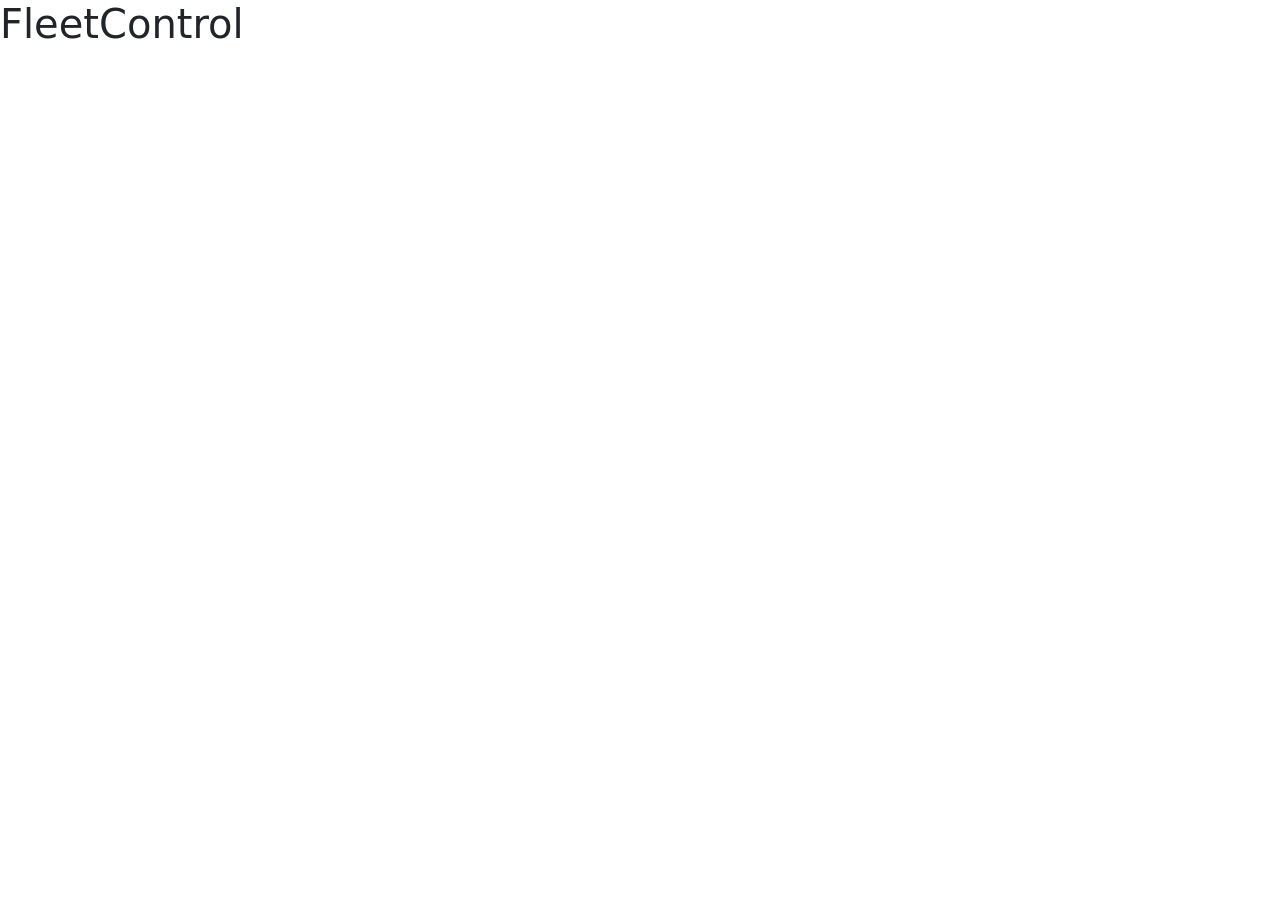
==== index.html @ 6c70a5a3 "First commit" ====
<!DOCTYPE html>
<html lang="es">

<head>
    <meta charset="UTF-8">
    <meta name="viewport" content="width=device-width, initial-scale=1.0">

    <title>FleetControl</title>

    <link href="https://cdn.jsdelivr.net/npm/bootstrap@5.3.3/dist/css/bootstrap.min.css" rel="stylesheet">

    <link rel="stylesheet" href="css/styles.css">
</head>

<body>

    <h1>FleetControl</h1>

    <script src="js/script.js"></script>

</body>

</html>
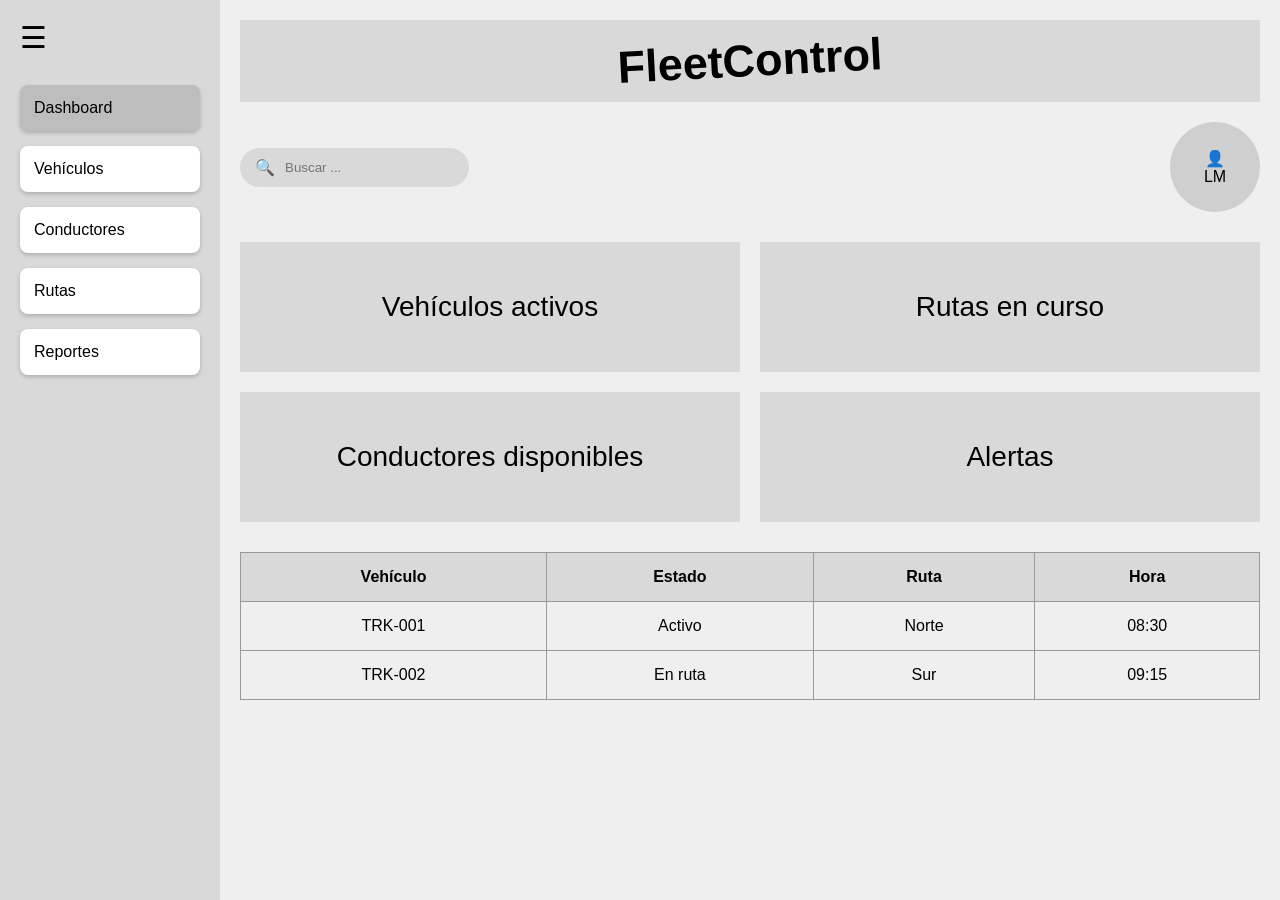
==== commit 6384e3ba: "Second commit, desarrollo inicial FleetControl" ====
--- a/index.html
+++ b/index.html
@@ -1,23 +1,133 @@
 <!DOCTYPE html>
 <html lang="es">
-
 <head>
     <meta charset="UTF-8">
     <meta name="viewport" content="width=device-width, initial-scale=1.0">
-
-    <title>FleetControl</title>
-
-    <link href="https://cdn.jsdelivr.net/npm/bootstrap@5.3.3/dist/css/bootstrap.min.css" rel="stylesheet">
+    <title>FleetControl - Dashboard</title>
 
     <link rel="stylesheet" href="css/styles.css">
 </head>
 
 <body>
 
-    <h1>FleetControl</h1>
+<div class="container">
 
-    <script src="js/script.js"></script>
+    <!-- SIDEBAR -->
+    <aside class="sidebar">
+
+        <div class="menu-icon">☰</div>
+
+        <ul class="menu">
+
+            <li class="active">
+                <a href="index.html">Dashboard</a>
+            </li>
+
+            <li>
+                <a href="vehiculos.html">Vehículos</a>
+            </li>
+
+            <li>
+                <a href="conductores.html">Conductores</a>
+            </li>
+
+            <li>
+                <a href="rutas.html">Rutas</a>
+            </li>
+
+            <li>
+                <a href="reportes.html">Reportes</a>
+            </li>
+
+        </ul>
+
+    </aside>
+
+    <!-- MAIN -->
+    <main class="main-content">
+
+        <!-- LOGO -->
+        <header class="header">
+            <h1>FleetControl</h1>
+        </header>
+
+        <!-- SEARCH + PROFILE -->
+        <section class="top-bar">
+
+            <div class="search-bar">
+                <span>🔍</span>
+                <input type="text" placeholder="Buscar ...">
+            </div>
+
+            <div class="profile">
+                <div>👤</div>
+                <span>LM</span>
+            </div>
+
+        </section>
+
+        <!-- CARDS -->
+        <section class="cards">
+
+            <div class="card">
+                Vehículos activos
+            </div>
+
+            <div class="card">
+                Rutas en curso
+            </div>
+
+            <div class="card">
+                Conductores disponibles
+            </div>
+
+            <div class="card">
+                Alertas
+            </div>
+
+        </section>
+
+        <!-- TABLE -->
+        <section class="table-section">
+
+            <table>
+
+                <thead>
+                    <tr>
+                        <th>Vehículo</th>
+                        <th>Estado</th>
+                        <th>Ruta</th>
+                        <th>Hora</th>
+                    </tr>
+                </thead>
+
+                <tbody>
+
+                    <tr>
+                        <td>TRK-001</td>
+                        <td>Activo</td>
+                        <td>Norte</td>
+                        <td>08:30</td>
+                    </tr>
+
+                    <tr>
+                        <td>TRK-002</td>
+                        <td>En ruta</td>
+                        <td>Sur</td>
+                        <td>09:15</td>
+                    </tr>
+
+                </tbody>
+
+            </table>
+
+        </section>
+
+    </main>
+
+</div>
+
+<script src="js/script.js"></script>
 
 </body>
-
 </html>
--- a/css/styles.css
+++ b/css/styles.css
@@ -0,0 +1,362 @@
+*{
+    margin:0;
+    padding:0;
+    box-sizing:border-box;
+    font-family:Arial;
+}
+
+body{
+    background:#efefef;
+}
+
+.container{
+    display:flex;
+    min-height:100vh;
+}
+
+/* SIDEBAR */
+
+.sidebar{
+    width:220px;
+    background:#d9d9d9;
+    padding:20px;
+}
+
+.menu-icon{
+    font-size:30px;
+    margin-bottom:30px;
+}
+
+.menu{
+    list-style:none;
+}
+
+.menu li{
+    margin-bottom:15px;
+}
+
+.menu li a{
+    display:block;
+    text-decoration:none;
+    background:white;
+    color:black;
+    padding:14px;
+    border-radius:8px;
+    box-shadow:0 2px 4px rgba(0,0,0,.2);
+}
+
+.active a{
+    background:#bdbdbd !important;
+}
+
+/* MAIN */
+
+.main-content{
+    flex:1;
+    padding:20px;
+}
+
+/* HEADER */
+
+.header{
+    background:#d9d9d9;
+    padding:15px;
+    text-align:center;
+    margin-bottom:20px;
+}
+
+.header h1{
+    font-size:45px;
+    transform:rotate(-3deg);
+}
+
+/* TOP BAR */
+
+.top-bar{
+    display:flex;
+    justify-content:space-between;
+    align-items:center;
+    margin-bottom:30px;
+}
+
+.top-right{
+    display:flex;
+    align-items:center;
+    gap:20px;
+}
+
+.section-title{
+    background:#d9d9d9;
+    padding:10px 40px;
+    font-size:40px;
+}
+
+/* SEARCH */
+
+.search-bar{
+    background:#d9d9d9;
+    padding:10px 15px;
+    border-radius:30px;
+    display:flex;
+    align-items:center;
+}
+
+.search-bar input{
+    border:none;
+    outline:none;
+    background:transparent;
+    margin-left:10px;
+}
+
+/* PROFILE */
+
+.profile{
+    width:90px;
+    height:90px;
+    background:#cfcfcf;
+    border-radius:50%;
+    display:flex;
+    flex-direction:column;
+    justify-content:center;
+    align-items:center;
+}
+
+/* DASHBOARD */
+
+.cards{
+    display:grid;
+    grid-template-columns:1fr 1fr;
+    gap:20px;
+    margin-bottom:30px;
+}
+
+.card{
+    background:#d9d9d9;
+    height:130px;
+    display:flex;
+    justify-content:center;
+    align-items:center;
+    font-size:28px;
+}
+
+/* TABLE */
+
+table{
+    width:100%;
+    border-collapse:collapse;
+}
+
+th, td{
+    border:1px solid #999;
+    padding:15px;
+    text-align:center;
+}
+
+thead{
+    background:#d9d9d9;
+}
+
+/* VEHICULOS */
+
+.vehiculos-content{
+    display:flex;
+    gap:30px;
+}
+
+.buttons{
+    display:flex;
+    flex-direction:column;
+    gap:15px;
+}
+
+.buttons button{
+    padding:15px;
+    border:none;
+    background:#d9d9d9;
+    border-radius:8px;
+    cursor:pointer;
+}
+
+/* CONDUCTORES */
+
+.conductores-grid{
+    display:grid;
+    grid-template-columns:1fr 1fr;
+    gap:10px;
+    max-width:600px;
+}
+
+.driver-card,
+.empty-card{
+    background:#d9d9d9;
+    height:120px;
+    padding:15px;
+}
+
+.driver-card{
+    display:flex;
+    align-items:center;
+    gap:15px;
+}
+
+.driver-icon{
+    font-size:40px;
+}
+
+/* RUTAS */
+
+.rutas-content{
+    display:flex;
+    gap:30px;
+}
+
+.map-box{
+    width:500px;
+    height:300px;
+    background:#d9d9d9;
+}
+
+.route-info{
+    line-height:2;
+}
+/* =========================
+   VEHICULOS REAL DESIGN
+========================= */
+
+.vehiculos-page{
+    padding:20px;
+    background:#efefef;
+    min-height:100vh;
+}
+
+/* HEADER */
+
+.vehiculos-header{
+    display:flex;
+    align-items:center;
+    gap:30px;
+    margin-bottom:20px;
+}
+
+.menu-btn{
+    font-size:28px;
+    background:#d9d9d9;
+    padding:10px 15px;
+}
+
+.logo-box{
+    flex:1;
+    background:#d9d9d9;
+    text-align:center;
+    padding:10px;
+}
+
+.logo-box h1{
+    font-size:45px;
+    transform:rotate(-3deg);
+}
+
+/* TOP */
+
+.vehiculos-top{
+    display:flex;
+    justify-content:space-between;
+    align-items:center;
+    margin-bottom:40px;
+}
+
+.title-box{
+    background:#d9d9d9;
+    width:300px;
+    padding:10px 30px;
+}
+
+.title-box h2{
+    font-size:48px;
+}
+
+.top-right{
+    display:flex;
+    align-items:center;
+    gap:20px;
+}
+
+/* SEARCH */
+
+.search-small{
+    background:#d9d9d9;
+    display:flex;
+    align-items:center;
+    padding:10px 15px;
+    border-radius:30px;
+}
+
+.search-small input{
+    border:none;
+    outline:none;
+    background:transparent;
+    margin-left:10px;
+}
+
+/* PROFILE */
+
+.profile-circle{
+    width:90px;
+    height:90px;
+    background:#d9d9d9;
+    border-radius:50%;
+    display:flex;
+    flex-direction:column;
+    justify-content:center;
+    align-items:center;
+}
+
+/* CONTENT */
+
+.vehiculos-content-real{
+    display:flex;
+    gap:30px;
+    align-items:flex-start;
+}
+
+/* TABLE */
+
+.table-container{
+    width:70%;
+}
+
+.table-container table{
+    width:100%;
+    border-collapse:collapse;
+    background:white;
+}
+
+.table-container th,
+.table-container td{
+    border:1px solid #999;
+    padding:18px;
+    text-align:center;
+    height:60px;
+}
+
+.table-container thead{
+    background:#efefef;
+}
+
+/* BUTTONS */
+
+.vehiculos-buttons{
+    display:flex;
+    flex-direction:column;
+    gap:15px;
+    width:220px;
+}
+
+.vehiculos-buttons button{
+    background:#d9d9d9;
+    border:none;
+    padding:15px;
+    font-size:22px;
+    border-radius:8px;
+    cursor:pointer;
+}
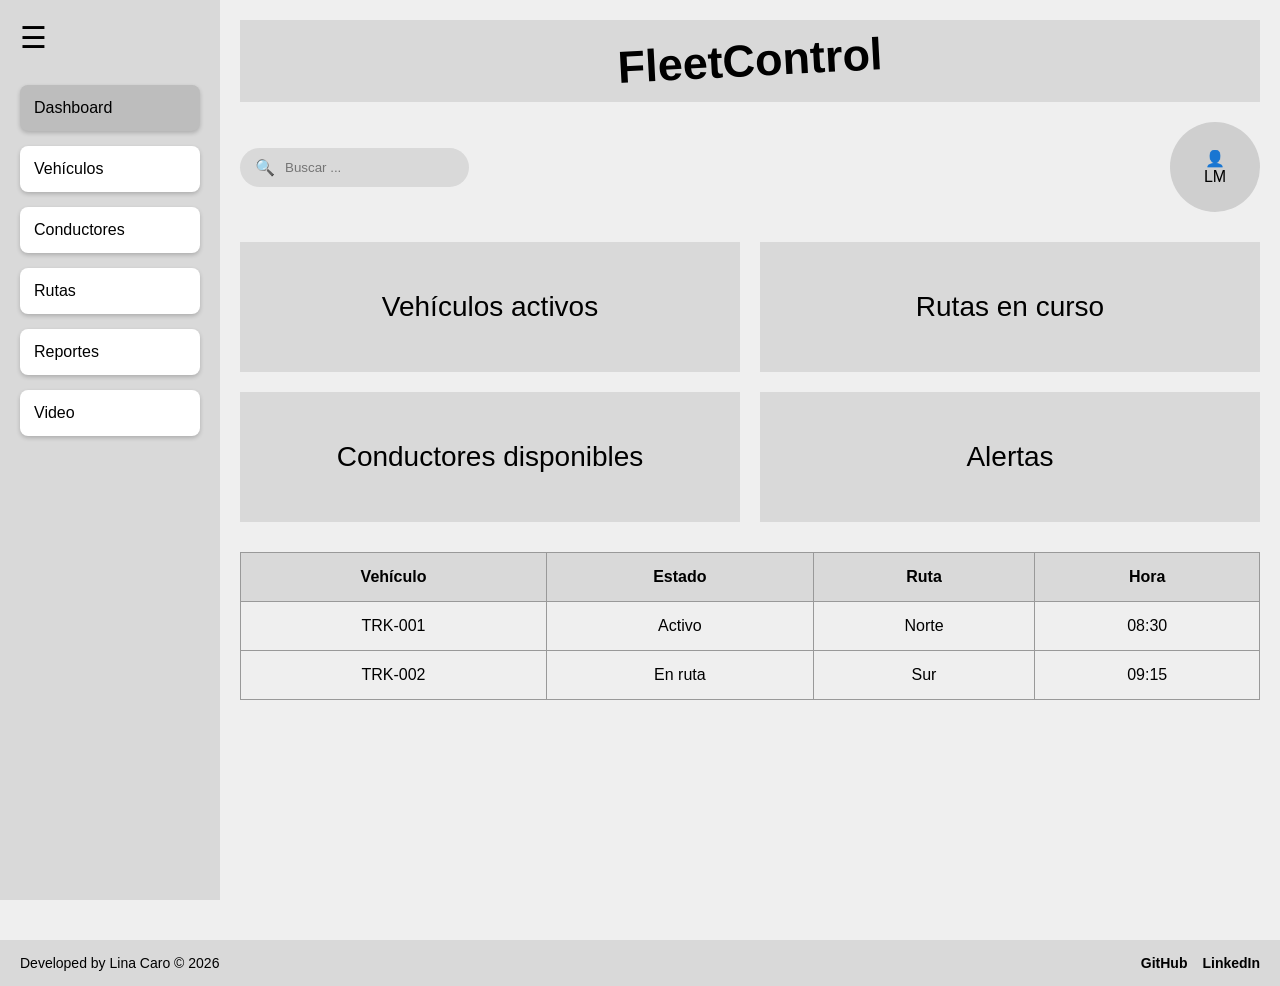
==== commit 40965bdf: "third commit, agregar sección video" ====
--- a/index.html
+++ b/index.html
@@ -38,6 +38,12 @@
             <li>
                 <a href="reportes.html">Reportes</a>
             </li>
+    
+            <li>
+                <a href="video.html">Video</a> 
+            </li>
+
+            
 
         </ul>
 
@@ -46,6 +52,7 @@
     <!-- MAIN -->
     <main class="main-content">
 
+        
         <!-- LOGO -->
         <header class="header">
             <h1>FleetControl</h1>
@@ -129,5 +136,26 @@
 
 <script src="js/script.js"></script>
 
+        <!-- FOOTER -->
+        <footer class="footer">
+
+            <p>
+                Developed by Lina Caro © 2026
+            </p>
+
+            <div class="footer-links">
+
+                <a href="https://github.com/l1n4c4r0" target="_blank">
+                    GitHub
+                </a>
+
+                <a href="https://www.linkedin.com/in/lina-m-caro/" target="_blank">
+                    LinkedIn
+                </a>
+
+            </div>
+
+        </footer>
+
 </body>
 </html>
--- a/css/styles.css
+++ b/css/styles.css
@@ -156,27 +156,6 @@
     background:#d9d9d9;
 }
 
-/* VEHICULOS */
-
-.vehiculos-content{
-    display:flex;
-    gap:30px;
-}
-
-.buttons{
-    display:flex;
-    flex-direction:column;
-    gap:15px;
-}
-
-.buttons button{
-    padding:15px;
-    border:none;
-    background:#d9d9d9;
-    border-radius:8px;
-    cursor:pointer;
-}
-
 /* CONDUCTORES */
 
 .conductores-grid{
@@ -220,7 +199,7 @@
     line-height:2;
 }
 /* =========================
-   VEHICULOS REAL DESIGN
+   VEHICULOS 
 ========================= */
 
 .vehiculos-page{
@@ -359,4 +338,103 @@
     font-size:22px;
     border-radius:8px;
     cursor:pointer;
-}+}
+/* =========================
+   FOOTER
+========================= */
+
+.footer{
+    margin-top:40px;
+    padding:15px 20px;
+    background:#d9d9d9;
+    display:flex;
+    justify-content:space-between;
+    align-items:center;
+    font-size:14px;
+}
+
+.footer-links{
+    display:flex;
+    gap:15px;
+}
+
+.footer-links a{
+    text-decoration:none;
+    color:black;
+    font-weight:bold;
+    transition:.3s;
+}
+
+.footer-links a:hover{
+    color:#555;
+}
+
+.video-section{
+    margin-top:20px;
+}
+
+.video-box{
+    width:100%;
+    max-width:900px;
+    height:500px;
+    background:#d9d9d9;
+    display:flex;
+    justify-content:center;
+    align-items:center;
+}
+
+.video-box iframe{
+    width:100%;
+    height:100%;
+}
+
+/* =========================
+   VIDEO
+========================= */
+.video-section{
+    margin-top:20px;
+}
+
+.video-box{
+    width:100%;
+    max-width:900px;
+    height:500px;
+    background:#d9d9d9;
+    display:flex;
+    justify-content:center;
+    align-items:center;
+}
+
+.video-box iframe{
+    width:100%;
+    height:100%;
+}
+/* =========================
+   FOOTER
+========================= */
+
+.footer{
+    margin-top:40px;
+    padding:15px 20px;
+    background:#d9d9d9;
+    display:flex;
+    justify-content:space-between;
+    align-items:center;
+    font-size:14px;
+}
+
+.footer-links{
+    display:flex;
+    gap:15px;
+}
+
+.footer-links a{
+    text-decoration:none;
+    color:black;
+    font-weight:bold;
+    transition:.3s;
+}
+
+.footer-links a:hover{
+    color:#555;
+}
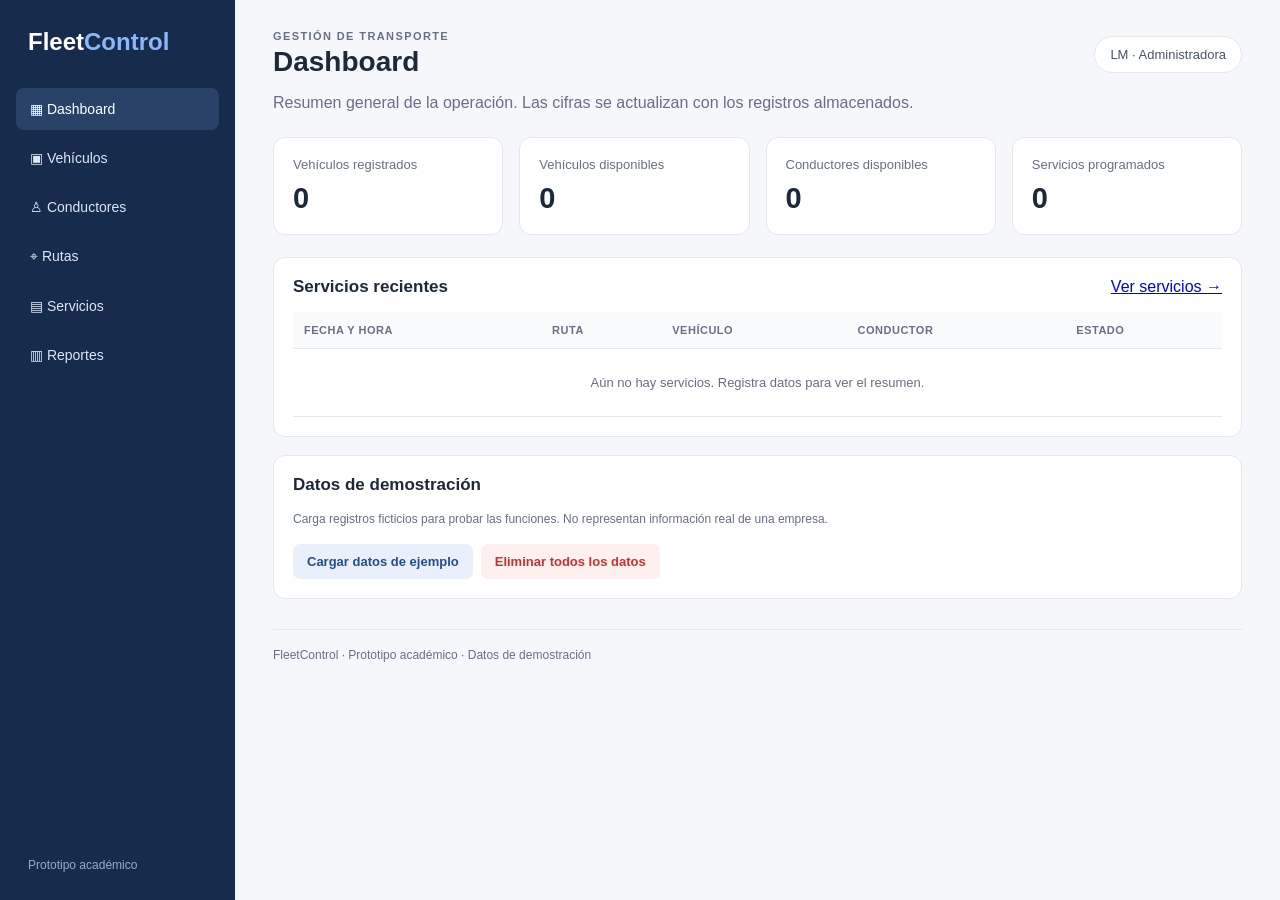
==== commit e74dbb79: "Implementacion funcional de FleetControl" ====
--- a/index.html
+++ b/index.html
@@ -1,161 +1 @@
-<!DOCTYPE html>
-<html lang="es">
-<head>
-    <meta charset="UTF-8">
-    <meta name="viewport" content="width=device-width, initial-scale=1.0">
-    <title>FleetControl - Dashboard</title>
-
-    <link rel="stylesheet" href="css/styles.css">
-</head>
-
-<body>
-
-<div class="container">
-
-    <!-- SIDEBAR -->
-    <aside class="sidebar">
-
-        <div class="menu-icon">☰</div>
-
-        <ul class="menu">
-
-            <li class="active">
-                <a href="index.html">Dashboard</a>
-            </li>
-
-            <li>
-                <a href="vehiculos.html">Vehículos</a>
-            </li>
-
-            <li>
-                <a href="conductores.html">Conductores</a>
-            </li>
-
-            <li>
-                <a href="rutas.html">Rutas</a>
-            </li>
-
-            <li>
-                <a href="reportes.html">Reportes</a>
-            </li>
-    
-            <li>
-                <a href="video.html">Video</a> 
-            </li>
-
-            
-
-        </ul>
-
-    </aside>
-
-    <!-- MAIN -->
-    <main class="main-content">
-
-        
-        <!-- LOGO -->
-        <header class="header">
-            <h1>FleetControl</h1>
-        </header>
-
-        <!-- SEARCH + PROFILE -->
-        <section class="top-bar">
-
-            <div class="search-bar">
-                <span>🔍</span>
-                <input type="text" placeholder="Buscar ...">
-            </div>
-
-            <div class="profile">
-                <div>👤</div>
-                <span>LM</span>
-            </div>
-
-        </section>
-
-        <!-- CARDS -->
-        <section class="cards">
-
-            <div class="card">
-                Vehículos activos
-            </div>
-
-            <div class="card">
-                Rutas en curso
-            </div>
-
-            <div class="card">
-                Conductores disponibles
-            </div>
-
-            <div class="card">
-                Alertas
-            </div>
-
-        </section>
-
-        <!-- TABLE -->
-        <section class="table-section">
-
-            <table>
-
-                <thead>
-                    <tr>
-                        <th>Vehículo</th>
-                        <th>Estado</th>
-                        <th>Ruta</th>
-                        <th>Hora</th>
-                    </tr>
-                </thead>
-
-                <tbody>
-
-                    <tr>
-                        <td>TRK-001</td>
-                        <td>Activo</td>
-                        <td>Norte</td>
-                        <td>08:30</td>
-                    </tr>
-
-                    <tr>
-                        <td>TRK-002</td>
-                        <td>En ruta</td>
-                        <td>Sur</td>
-                        <td>09:15</td>
-                    </tr>
-
-                </tbody>
-
-            </table>
-
-        </section>
-
-    </main>
-
-</div>
-
-<script src="js/script.js"></script>
-
-        <!-- FOOTER -->
-        <footer class="footer">
-
-            <p>
-                Developed by Lina Caro © 2026
-            </p>
-
-            <div class="footer-links">
-
-                <a href="https://github.com/l1n4c4r0" target="_blank">
-                    GitHub
-                </a>
-
-                <a href="https://www.linkedin.com/in/lina-m-caro/" target="_blank">
-                    LinkedIn
-                </a>
-
-            </div>
-
-        </footer>
-
-</body>
-</html>+<!DOCTYPE html><html lang="es"><head><meta charset="UTF-8"><meta name="viewport" content="width=device-width, initial-scale=1.0"><title>FleetControl | Dashboard</title><link rel="stylesheet" href="css/styles.css"></head><body><div class="layout"><aside class="sidebar"><a class="brand" href="index.html">Fleet<span>Control</span></a><nav><a class="active" href="index.html">▦ Dashboard</a><a href="vehiculos.html">▣ Vehículos</a><a href="conductores.html">♙ Conductores</a><a href="rutas.html">⌖ Rutas</a><a href="servicios.html">▤ Servicios</a><a href="reportes.html">▥ Reportes</a></nav><p class="side-note">Prototipo académico</p></aside><main class="main"><header class="top"><div><p class="eyebrow">GESTIÓN DE TRANSPORTE</p><h1>Dashboard</h1></div><span class="user-chip">LM · Administradora</span></header><section id="page-content"></section><footer>FleetControl · Prototipo académico · Datos de demostración</footer></main></div><script src="js/script.js"></script></body></html>
--- a/css/styles.css
+++ b/css/styles.css
@@ -1,440 +1,2 @@
-*{
-    margin:0;
-    padding:0;
-    box-sizing:border-box;
-    font-family:Arial;
-}
-
-body{
-    background:#efefef;
-}
-
-.container{
-    display:flex;
-    min-height:100vh;
-}
-
-/* SIDEBAR */
-
-.sidebar{
-    width:220px;
-    background:#d9d9d9;
-    padding:20px;
-}
-
-.menu-icon{
-    font-size:30px;
-    margin-bottom:30px;
-}
-
-.menu{
-    list-style:none;
-}
-
-.menu li{
-    margin-bottom:15px;
-}
-
-.menu li a{
-    display:block;
-    text-decoration:none;
-    background:white;
-    color:black;
-    padding:14px;
-    border-radius:8px;
-    box-shadow:0 2px 4px rgba(0,0,0,.2);
-}
-
-.active a{
-    background:#bdbdbd !important;
-}
-
-/* MAIN */
-
-.main-content{
-    flex:1;
-    padding:20px;
-}
-
-/* HEADER */
-
-.header{
-    background:#d9d9d9;
-    padding:15px;
-    text-align:center;
-    margin-bottom:20px;
-}
-
-.header h1{
-    font-size:45px;
-    transform:rotate(-3deg);
-}
-
-/* TOP BAR */
-
-.top-bar{
-    display:flex;
-    justify-content:space-between;
-    align-items:center;
-    margin-bottom:30px;
-}
-
-.top-right{
-    display:flex;
-    align-items:center;
-    gap:20px;
-}
-
-.section-title{
-    background:#d9d9d9;
-    padding:10px 40px;
-    font-size:40px;
-}
-
-/* SEARCH */
-
-.search-bar{
-    background:#d9d9d9;
-    padding:10px 15px;
-    border-radius:30px;
-    display:flex;
-    align-items:center;
-}
-
-.search-bar input{
-    border:none;
-    outline:none;
-    background:transparent;
-    margin-left:10px;
-}
-
-/* PROFILE */
-
-.profile{
-    width:90px;
-    height:90px;
-    background:#cfcfcf;
-    border-radius:50%;
-    display:flex;
-    flex-direction:column;
-    justify-content:center;
-    align-items:center;
-}
-
-/* DASHBOARD */
-
-.cards{
-    display:grid;
-    grid-template-columns:1fr 1fr;
-    gap:20px;
-    margin-bottom:30px;
-}
-
-.card{
-    background:#d9d9d9;
-    height:130px;
-    display:flex;
-    justify-content:center;
-    align-items:center;
-    font-size:28px;
-}
-
-/* TABLE */
-
-table{
-    width:100%;
-    border-collapse:collapse;
-}
-
-th, td{
-    border:1px solid #999;
-    padding:15px;
-    text-align:center;
-}
-
-thead{
-    background:#d9d9d9;
-}
-
-/* CONDUCTORES */
-
-.conductores-grid{
-    display:grid;
-    grid-template-columns:1fr 1fr;
-    gap:10px;
-    max-width:600px;
-}
-
-.driver-card,
-.empty-card{
-    background:#d9d9d9;
-    height:120px;
-    padding:15px;
-}
-
-.driver-card{
-    display:flex;
-    align-items:center;
-    gap:15px;
-}
-
-.driver-icon{
-    font-size:40px;
-}
-
-/* RUTAS */
-
-.rutas-content{
-    display:flex;
-    gap:30px;
-}
-
-.map-box{
-    width:500px;
-    height:300px;
-    background:#d9d9d9;
-}
-
-.route-info{
-    line-height:2;
-}
-/* =========================
-   VEHICULOS 
-========================= */
-
-.vehiculos-page{
-    padding:20px;
-    background:#efefef;
-    min-height:100vh;
-}
-
-/* HEADER */
-
-.vehiculos-header{
-    display:flex;
-    align-items:center;
-    gap:30px;
-    margin-bottom:20px;
-}
-
-.menu-btn{
-    font-size:28px;
-    background:#d9d9d9;
-    padding:10px 15px;
-}
-
-.logo-box{
-    flex:1;
-    background:#d9d9d9;
-    text-align:center;
-    padding:10px;
-}
-
-.logo-box h1{
-    font-size:45px;
-    transform:rotate(-3deg);
-}
-
-/* TOP */
-
-.vehiculos-top{
-    display:flex;
-    justify-content:space-between;
-    align-items:center;
-    margin-bottom:40px;
-}
-
-.title-box{
-    background:#d9d9d9;
-    width:300px;
-    padding:10px 30px;
-}
-
-.title-box h2{
-    font-size:48px;
-}
-
-.top-right{
-    display:flex;
-    align-items:center;
-    gap:20px;
-}
-
-/* SEARCH */
-
-.search-small{
-    background:#d9d9d9;
-    display:flex;
-    align-items:center;
-    padding:10px 15px;
-    border-radius:30px;
-}
-
-.search-small input{
-    border:none;
-    outline:none;
-    background:transparent;
-    margin-left:10px;
-}
-
-/* PROFILE */
-
-.profile-circle{
-    width:90px;
-    height:90px;
-    background:#d9d9d9;
-    border-radius:50%;
-    display:flex;
-    flex-direction:column;
-    justify-content:center;
-    align-items:center;
-}
-
-/* CONTENT */
-
-.vehiculos-content-real{
-    display:flex;
-    gap:30px;
-    align-items:flex-start;
-}
-
-/* TABLE */
-
-.table-container{
-    width:70%;
-}
-
-.table-container table{
-    width:100%;
-    border-collapse:collapse;
-    background:white;
-}
-
-.table-container th,
-.table-container td{
-    border:1px solid #999;
-    padding:18px;
-    text-align:center;
-    height:60px;
-}
-
-.table-container thead{
-    background:#efefef;
-}
-
-/* BUTTONS */
-
-.vehiculos-buttons{
-    display:flex;
-    flex-direction:column;
-    gap:15px;
-    width:220px;
-}
-
-.vehiculos-buttons button{
-    background:#d9d9d9;
-    border:none;
-    padding:15px;
-    font-size:22px;
-    border-radius:8px;
-    cursor:pointer;
-}
-/* =========================
-   FOOTER
-========================= */
-
-.footer{
-    margin-top:40px;
-    padding:15px 20px;
-    background:#d9d9d9;
-    display:flex;
-    justify-content:space-between;
-    align-items:center;
-    font-size:14px;
-}
-
-.footer-links{
-    display:flex;
-    gap:15px;
-}
-
-.footer-links a{
-    text-decoration:none;
-    color:black;
-    font-weight:bold;
-    transition:.3s;
-}
-
-.footer-links a:hover{
-    color:#555;
-}
-
-.video-section{
-    margin-top:20px;
-}
-
-.video-box{
-    width:100%;
-    max-width:900px;
-    height:500px;
-    background:#d9d9d9;
-    display:flex;
-    justify-content:center;
-    align-items:center;
-}
-
-.video-box iframe{
-    width:100%;
-    height:100%;
-}
-
-/* =========================
-   VIDEO
-========================= */
-.video-section{
-    margin-top:20px;
-}
-
-.video-box{
-    width:100%;
-    max-width:900px;
-    height:500px;
-    background:#d9d9d9;
-    display:flex;
-    justify-content:center;
-    align-items:center;
-}
-
-.video-box iframe{
-    width:100%;
-    height:100%;
-}
-/* =========================
-   FOOTER
-========================= */
-
-.footer{
-    margin-top:40px;
-    padding:15px 20px;
-    background:#d9d9d9;
-    display:flex;
-    justify-content:space-between;
-    align-items:center;
-    font-size:14px;
-}
-
-.footer-links{
-    display:flex;
-    gap:15px;
-}
-
-.footer-links a{
-    text-decoration:none;
-    color:black;
-    font-weight:bold;
-    transition:.3s;
-}
-
-.footer-links a:hover{
-    color:#555;
-}
+:root{--navy:#172b4d;--blue:#2864dc;--pale:#edf3ff;--ink:#1d2939;--muted:#667085;--line:#e4e7ec;--bg:#f5f7fb;--white:#fff;--green:#16845b;--red:#c43232;--amber:#a15c07}*{box-sizing:border-box}body{margin:0;font-family:Arial,Helvetica,sans-serif;background:var(--bg);color:var(--ink)}.layout{min-height:100vh;display:flex}.sidebar{width:235px;background:var(--navy);color:#fff;padding:28px 16px;display:flex;flex-direction:column;flex-shrink:0}.brand{font-size:24px;font-weight:800;color:white;text-decoration:none;padding:0 12px 32px}.brand span{color:#8eb5ff}.sidebar nav{display:grid;gap:7px}.sidebar nav a{padding:13px 14px;color:#dce6f7;text-decoration:none;border-radius:8px;font-size:14px}.sidebar nav a:hover,.sidebar nav a.active{background:#2a4268;color:white}.side-note{margin:auto 12px 0;color:#9aabc4;font-size:12px}.main{flex:1;padding:30px 38px;min-width:0}.top{display:flex;align-items:center;justify-content:space-between;margin-bottom:28px}.top h1{margin:4px 0 0;font-size:28px}.eyebrow{font-size:11px;letter-spacing:1.4px;color:var(--muted);font-weight:bold;margin:0}.user-chip{background:white;border:1px solid var(--line);border-radius:30px;padding:10px 15px;font-size:13px;color:#475467}.intro{color:var(--muted);margin:-15px 0 22px;line-height:1.5}.stats{display:grid;grid-template-columns:repeat(4,minmax(0,1fr));gap:16px;margin-bottom:22px}.stat,.panel,.form-panel{background:white;border:1px solid var(--line);border-radius:12px;padding:19px}.stat small{display:block;color:var(--muted);font-size:13px}.stat strong{display:block;font-size:29px;margin-top:10px}.panel{margin-bottom:18px}.panel-head{display:flex;align-items:center;justify-content:space-between;gap:12px;margin-bottom:15px}.panel h2,.form-panel h2{font-size:17px;margin:0}.toolbar{display:flex;flex-wrap:wrap;gap:10px;align-items:center;margin-bottom:16px}.search{min-width:220px;flex:1}.field,select,textarea{width:100%;border:1px solid #d0d5dd;border-radius:7px;padding:10px 11px;font:inherit;font-size:14px;background:#fff;color:var(--ink)}.field:focus,select:focus,textarea:focus{outline:2px solid #c8d9ff;border-color:var(--blue)}.btn{border:0;border-radius:7px;padding:10px 14px;font-weight:600;font-size:13px;cursor:pointer;background:var(--blue);color:#fff}.btn:hover{filter:brightness(.95)}.btn.secondary{background:#eaf0fb;color:#244c91}.btn.danger{background:#fff0f0;color:var(--red)}.btn.ghost{background:#f2f4f7;color:#344054}.table-wrap{overflow-x:auto}table{border-collapse:collapse;width:100%;min-width:650px}th,td{text-align:left;padding:12px 11px;border-bottom:1px solid var(--line);font-size:13px}th{color:#667085;font-size:11px;text-transform:uppercase;letter-spacing:.5px;background:#fafbfc}tbody tr:hover{background:#fafcff}.empty{text-align:center;color:var(--muted);padding:26px}.status{display:inline-block;padding:5px 9px;border-radius:20px;font-size:11px;font-weight:bold;background:#eef2f6;color:#475467}.status.Disponible,.status.Activo,.status.Finalizado{background:#e8f7ef;color:var(--green)}.status.Mantenimiento,.status.Programado{background:#fff4e5;color:var(--amber)}.status.En.curso{background:#eaf1ff;color:#2458b8}.status.Fuera.de.servicio,.status.Cancelado,.status.No.disponible{background:#fff0f0;color:var(--red)}.form-panel{margin-bottom:18px}.form-grid{display:grid;grid-template-columns:repeat(2,minmax(0,1fr));gap:14px;margin-top:16px}.form-group label{display:block;font-size:12px;font-weight:700;margin-bottom:6px;color:#475467}.form-group.full{grid-column:1/-1}.form-actions{display:flex;gap:8px;margin-top:16px}.hint{font-size:12px;color:var(--muted);margin:12px 0 0;line-height:1.5}.actions{display:flex;gap:6px}.actions .btn{padding:7px 9px}.notice{padding:12px 14px;border-radius:8px;background:#eef4ff;color:#234b8e;font-size:13px;margin-bottom:16px}.filters{display:flex;gap:10px;flex-wrap:wrap}.filters select{max-width:220px}.two-col{display:grid;grid-template-columns:1fr 1fr;gap:18px}footer{margin-top:30px;padding:18px 0;border-top:1px solid var(--line);font-size:12px;color:var(--muted)}@media(max-width:900px){.stats{grid-template-columns:repeat(2,minmax(0,1fr))}.main{padding:24px}}@media(max-width:650px){.layout{display:block}.sidebar{width:100%;padding:14px}.brand{padding:0 8px 14px}.sidebar nav{display:flex;overflow-x:auto}.sidebar nav a{white-space:nowrap;padding:10px}.side-note{display:none}.main{padding:18px}.top{align-items:flex-start}.top h1{font-size:23px}.user-chip{font-size:11px}.form-grid,.two-col{grid-template-columns:1fr}.form-group.full{grid-column:auto}.stats{gap:9px}.stat{padding:14px}.stat strong{font-size:23px}}
+.status-disponible,.status-activo,.status-finalizado{background:#e8f7ef;color:var(--green)}.status-mantenimiento,.status-programado{background:#fff4e5;color:var(--amber)}.status-en-curso{background:#eaf1ff;color:#2458b8}.status-fuera-de-servicio,.status-cancelado,.status-no-disponible{background:#fff0f0;color:var(--red)}
